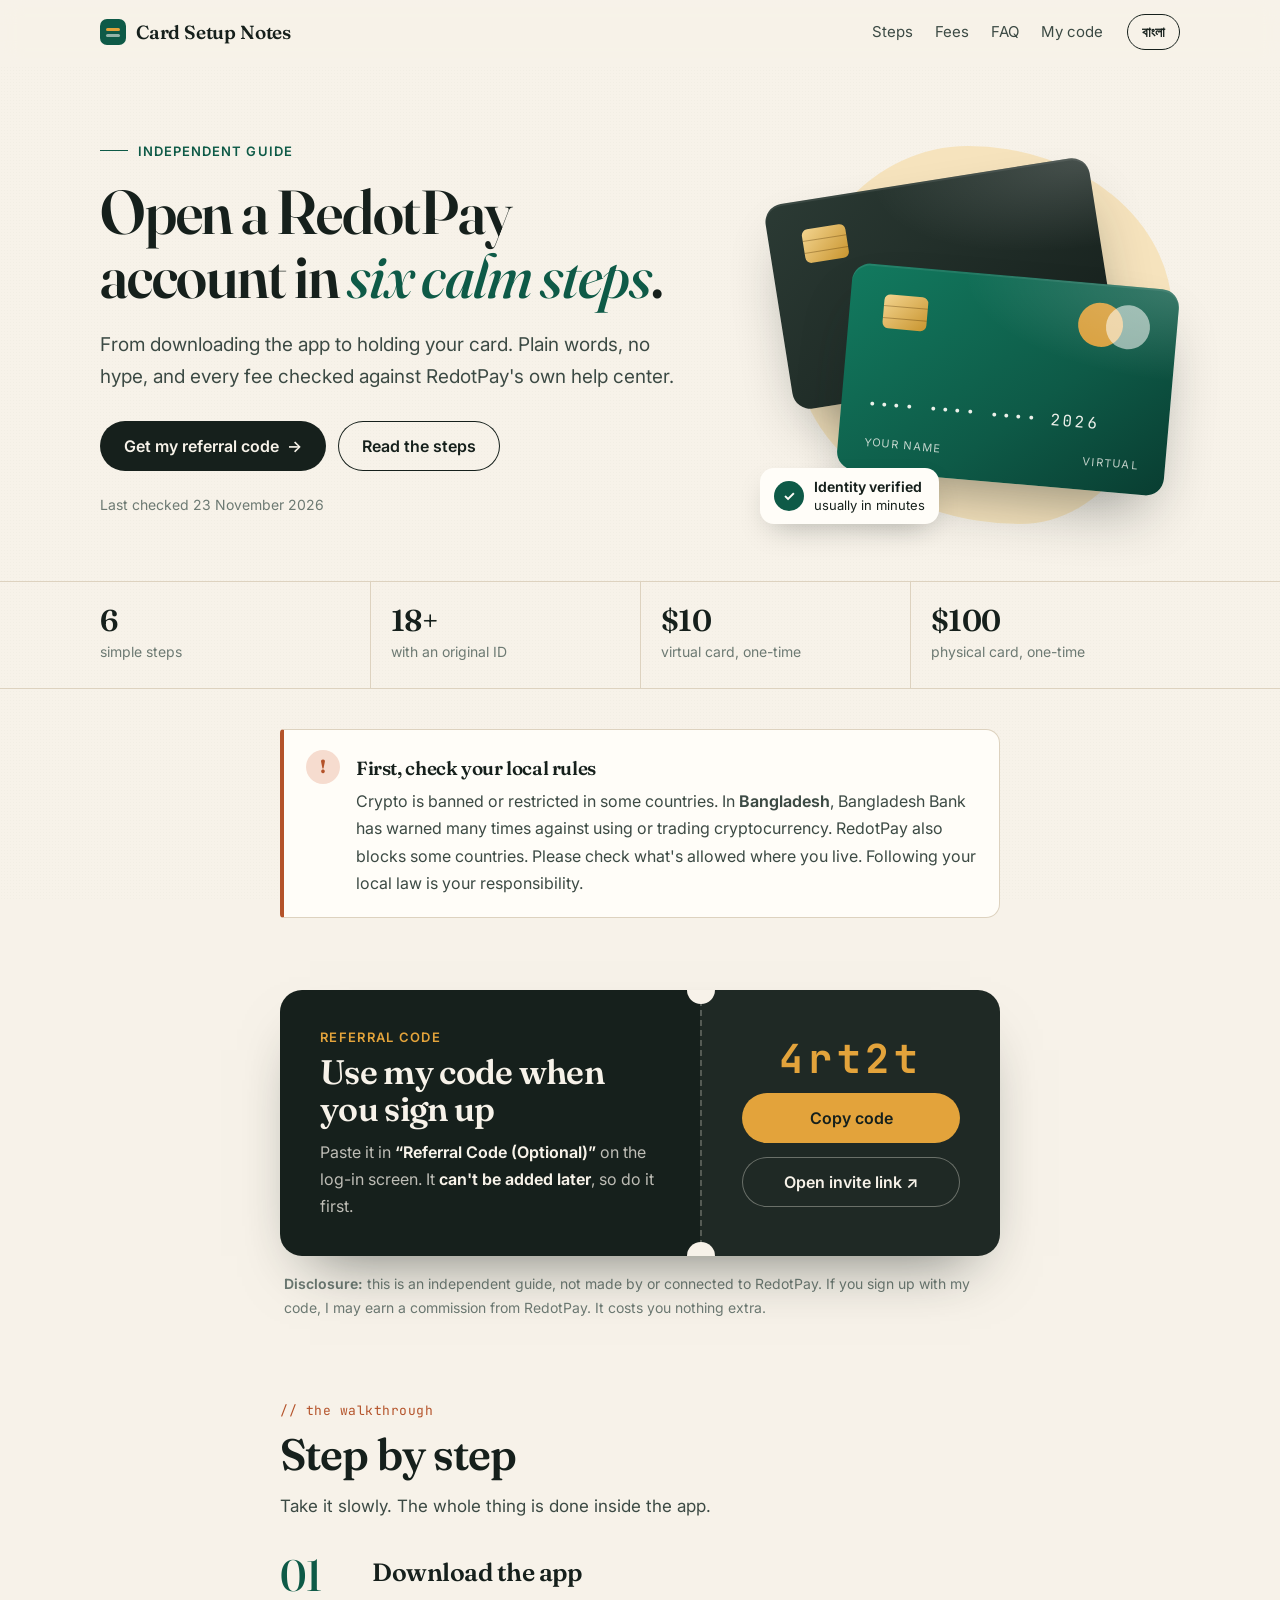
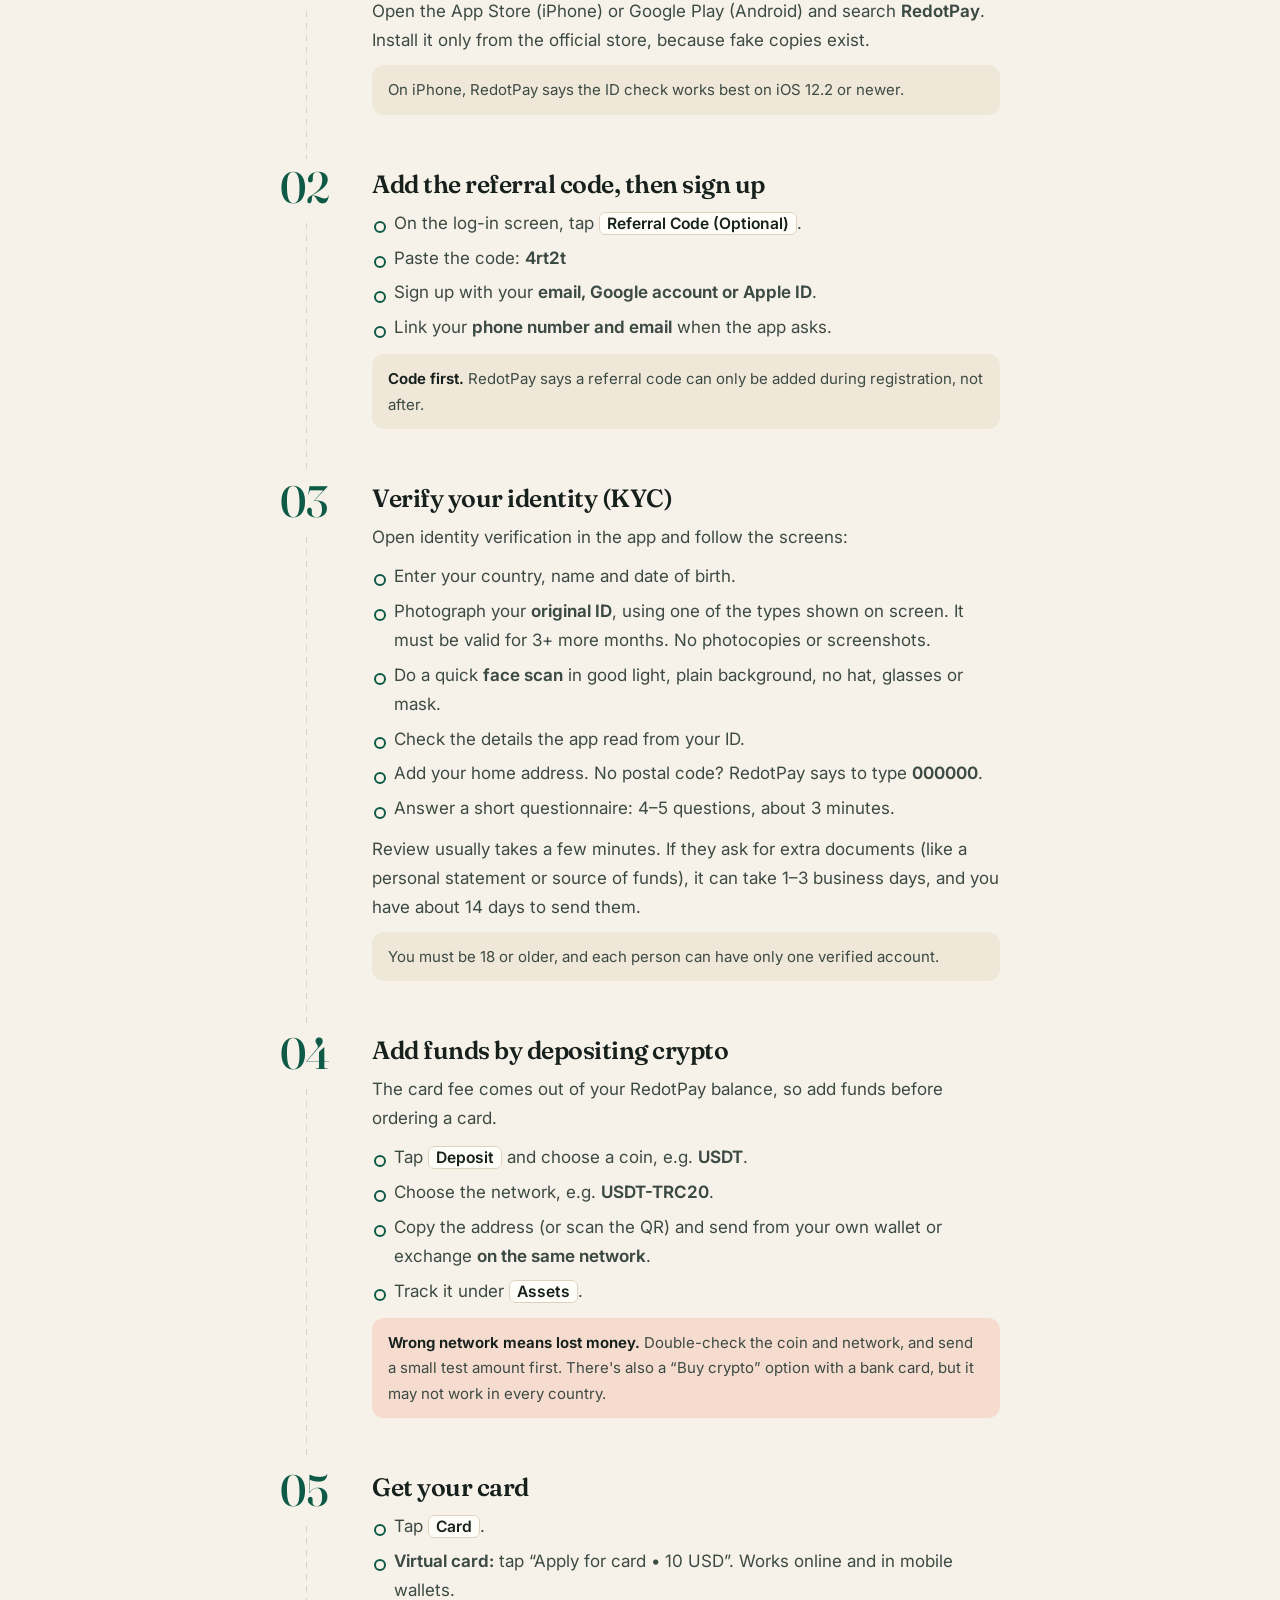
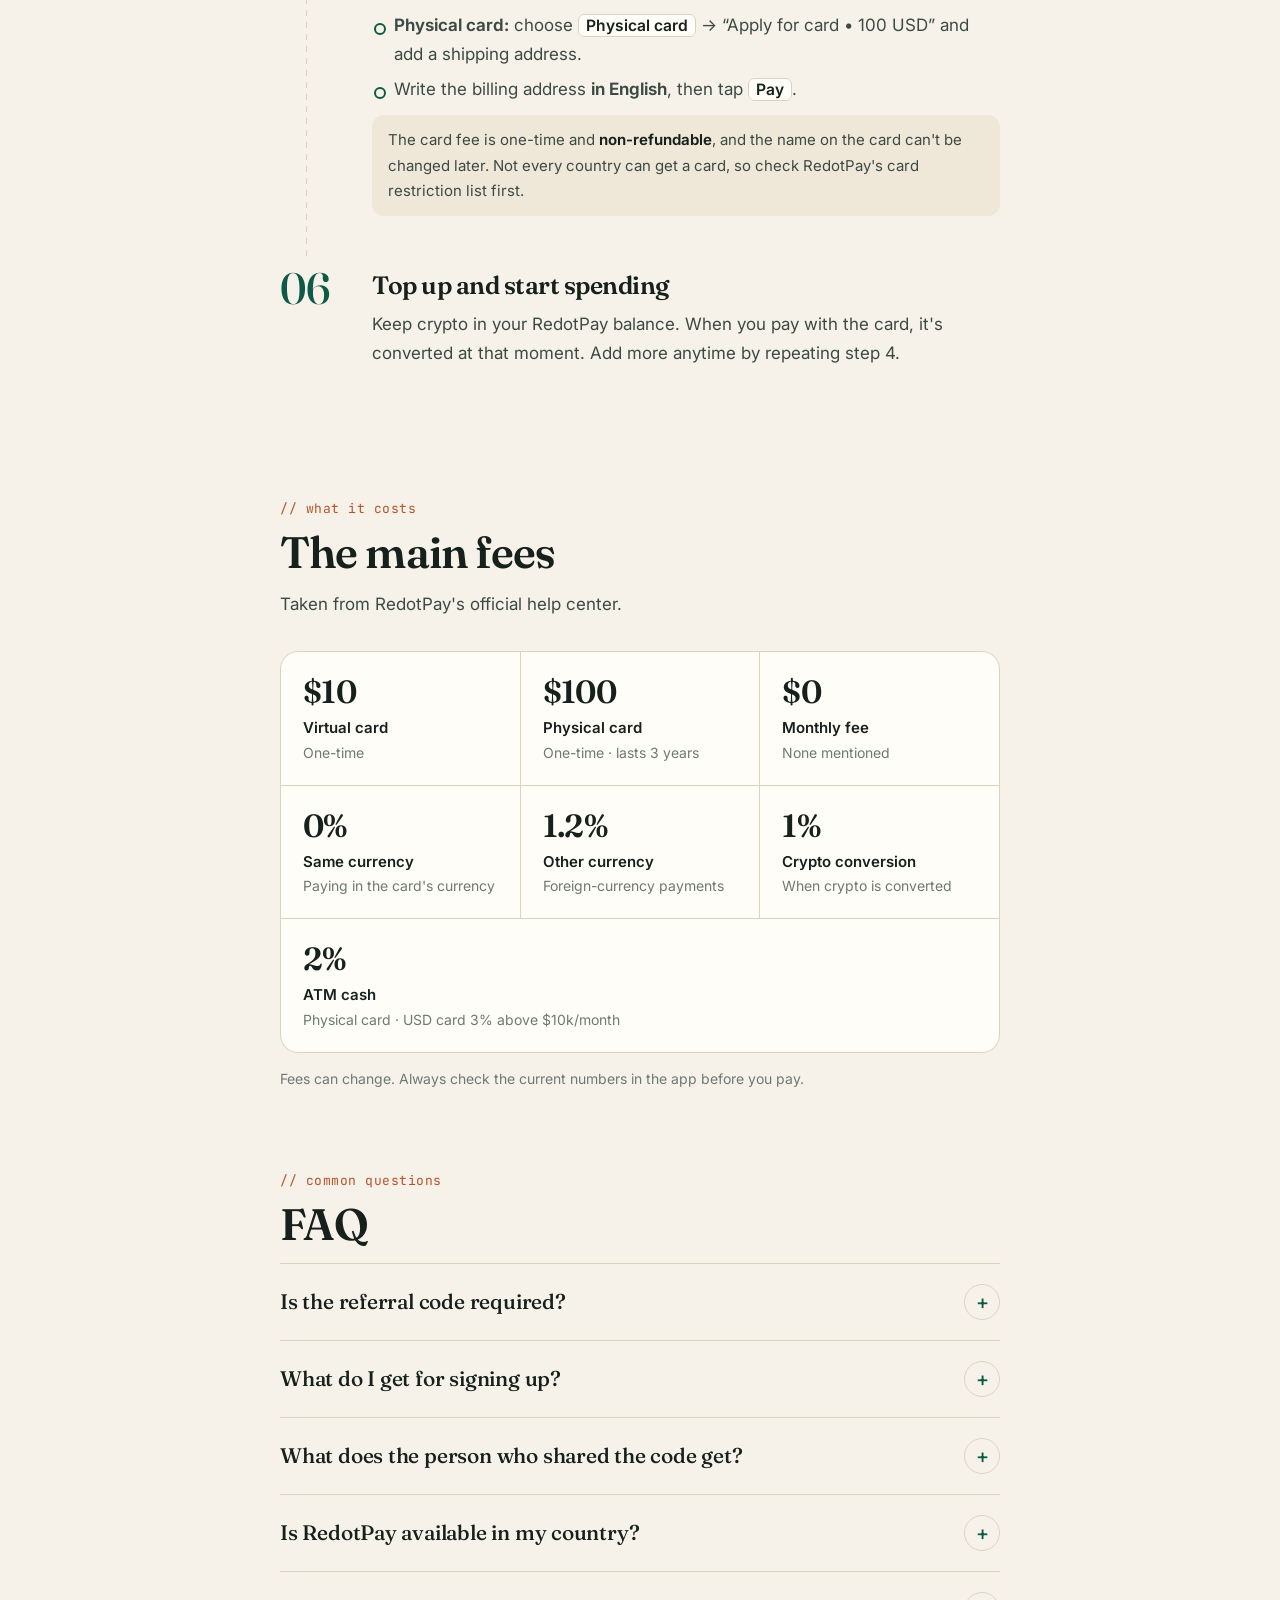
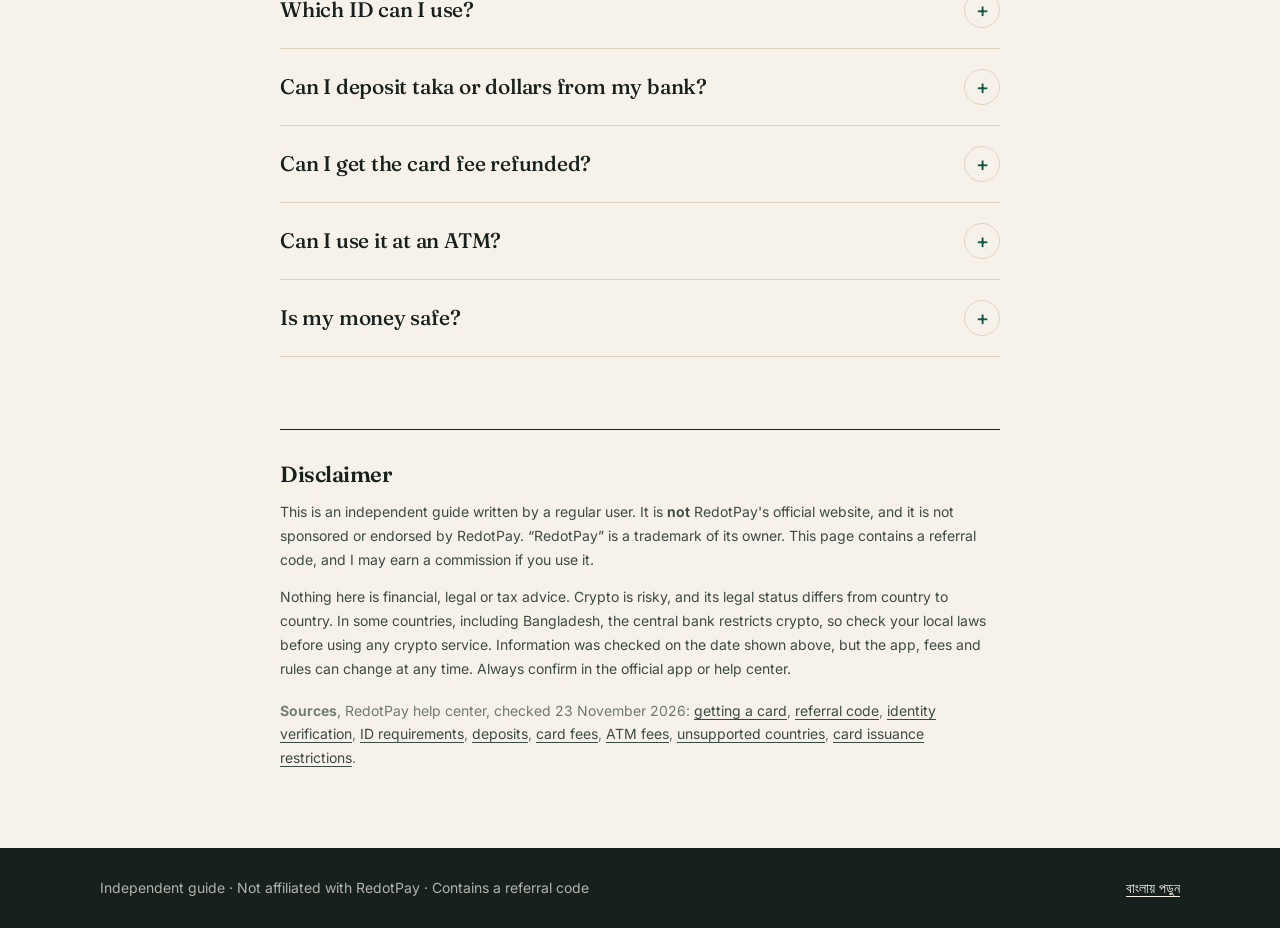
==== index.html @ aaa46332 "Publish RedotPay sign-up guide (English + Bangla) Co-Authored-By: Claude Opus 5.5 <noreply@anthropic" ====
<!DOCTYPE html>
<html lang="en">
<head>
  <meta charset="utf-8">
  <meta name="viewport" content="width=device-width, initial-scale=1">
  <title>How to Open a RedotPay Account – A Simple Step-by-Step Guide</title>
  <meta name="description" content="A friendly, independent guide to signing up for RedotPay: download, referral code, ID check (KYC), deposit and getting a card. Fees checked against the official help center.">
  <meta name="theme-color" content="#f7f2e9">
  <link rel="alternate" hreflang="bn" href="bn.html">
  <link rel="preconnect" href="https://fonts.googleapis.com">
  <link rel="preconnect" href="https://fonts.gstatic.com" crossorigin>
  <link href="https://fonts.googleapis.com/css2?family=Fraunces:ital,opsz,wght@0,9..144,400..700;1,9..144,400..600&family=Inter:wght@400;500;600;700&family=JetBrains+Mono:wght@600;700&display=swap" rel="stylesheet">
  <link rel="stylesheet" href="style.css">
</head>
<body>

<header class="top">
  <div class="wrap">
    <a class="brand" href="index.html"><span class="brand-mark" aria-hidden="true"></span>Card Setup Notes</a>
    <nav aria-label="Sections">
      <a href="#steps">Steps</a>
      <a href="#fees">Fees</a>
      <a href="#faq">FAQ</a>
      <a href="#code">My code</a>
    </nav>
    <a class="lang" href="bn.html" lang="bn">বাংলা</a>
  </div>
</header>

<main>

  <section class="hero">
    <div class="wrap">
      <div>
        <p class="eyebrow">Independent guide</p>
        <h1>Open a RedotPay account in <em>six calm steps</em>.</h1>
        <p class="lead">From downloading the app to holding your card. Plain words, no hype, and every fee checked against RedotPay's own help center.</p>
        <div class="cta">
          <a class="btn btn-primary" href="#code">Get my referral code <span class="arrow">→</span></a>
          <a class="btn btn-ghost" href="#steps">Read the steps</a>
        </div>
        <p class="updated">Last checked <span data-last-checked>23 November 2026</span></p>
      </div>

      <div class="art" aria-hidden="true">
        <div class="blob"></div>
        <div class="card card-back"><div class="chip"></div></div>
        <div class="card card-front">
          <div class="chip"></div>
          <div class="rings"></div>
          <div class="num">•••• •••• •••• 2026</div>
          <div class="meta"><span>Your name</span><span>Virtual</span></div>
        </div>
        <div class="stamp"><span class="dot">✓</span><span><b>Identity verified</b>usually in minutes</span></div>
      </div>
    </div>
  </section>

  <div class="facts">
    <div class="wrap">
      <div class="fact"><span class="n">6</span><span class="l">simple steps</span></div>
      <div class="fact"><span class="n">18+</span><span class="l">with an original ID</span></div>
      <div class="fact"><span class="n">$10</span><span class="l">virtual card, one-time</span></div>
      <div class="fact"><span class="n">$100</span><span class="l">physical card, one-time</span></div>
    </div>
  </div>

  <div class="narrow">
    <aside class="notice" role="note">
      <span class="icon" aria-hidden="true">!</span>
      <div>
        <h3>First, check your local rules</h3>
        <p>Crypto is banned or restricted in some countries. In <b>Bangladesh</b>, Bangladesh Bank has warned many times against using or trading cryptocurrency. RedotPay also blocks some countries. Please check what's allowed where you live. Following your local law is your responsibility.</p>
      </div>
    </aside>
  </div>

  <section class="block" id="code">
    <div class="narrow">
      <div class="ticket">
        <div class="ticket-main">
          <p class="label">Referral code</p>
          <h2>Use my code when you sign up</h2>
          <p>Paste it in <b>“Referral Code (Optional)”</b> on the log-in screen. It <b>can't be added later</b>, so do it first.</p>
        </div>
        <div class="ticket-side">
          <span class="code" data-ref-code>4rt2t</span>
          <button class="btn btn-gold" type="button" data-copy data-copied="Copied ✓" data-manual="Selected – copy it">Copy code</button>
          <a class="btn btn-line" data-ref-link href="#" hidden target="_blank" rel="noopener sponsored">Open invite link ↗</a>
        </div>
      </div>
      <p class="disclosure"><b>Disclosure:</b> this is an independent guide, not made by or connected to RedotPay. If you sign up with my code, I may earn a commission from RedotPay. It costs you nothing extra.</p>
    </div>
  </section>

  <section class="block" id="steps">
    <div class="narrow">
      <p class="kicker">// the walkthrough</p>
      <h2>Step by step</h2>
      <p class="section-intro">Take it slowly. The whole thing is done inside the app.</p>

      <ol class="steps">
        <li>
          <div class="step-body">
            <h3>Download the app</h3>
            <p>Open the App Store (iPhone) or Google Play (Android) and search <b>RedotPay</b>. Install it only from the official store, because fake copies exist.</p>
            <p class="note">On iPhone, RedotPay says the ID check works best on iOS 12.2 or newer.</p>
          </div>
        </li>

        <li>
          <div class="step-body">
            <h3>Add the referral code, then sign up</h3>
            <ul>
              <li>On the log-in screen, tap <span class="ui">Referral Code (Optional)</span>.</li>
              <li>Paste the code: <b data-ref-code>4rt2t</b></li>
              <li>Sign up with your <b>email, Google account or Apple ID</b>.</li>
              <li>Link your <b>phone number and email</b> when the app asks.</li>
            </ul>
            <p class="note"><b>Code first.</b> RedotPay says a referral code can only be added during registration, not after.</p>
          </div>
        </li>

        <li>
          <div class="step-body">
            <h3>Verify your identity (KYC)</h3>
            <p>Open identity verification in the app and follow the screens:</p>
            <ul>
              <li>Enter your country, name and date of birth.</li>
              <li>Photograph your <b>original ID</b>, using one of the types shown on screen. It must be valid for 3+ more months. No photocopies or screenshots.</li>
              <li>Do a quick <b>face scan</b> in good light, plain background, no hat, glasses or mask.</li>
              <li>Check the details the app read from your ID.</li>
              <li>Add your home address. No postal code? RedotPay says to type <b>000000</b>.</li>
              <li>Answer a short questionnaire: 4–5 questions, about 3 minutes.</li>
            </ul>
            <p>Review usually takes a few minutes. If they ask for extra documents (like a personal statement or source of funds), it can take 1–3 business days, and you have about 14 days to send them.</p>
            <p class="note">You must be 18 or older, and each person can have only one verified account.</p>
          </div>
        </li>

        <li>
          <div class="step-body">
            <h3>Add funds by depositing crypto</h3>
            <p>The card fee comes out of your RedotPay balance, so add funds before ordering a card.</p>
            <ul>
              <li>Tap <span class="ui">Deposit</span> and choose a coin, e.g. <b>USDT</b>.</li>
              <li>Choose the network, e.g. <b>USDT-TRC20</b>.</li>
              <li>Copy the address (or scan the QR) and send from your own wallet or exchange <b>on the same network</b>.</li>
              <li>Track it under <span class="ui">Assets</span>.</li>
            </ul>
            <p class="note warn"><b>Wrong network means lost money.</b> Double-check the coin and network, and send a small test amount first. There's also a “Buy crypto” option with a bank card, but it may not work in every country.</p>
          </div>
        </li>

        <li>
          <div class="step-body">
            <h3>Get your card</h3>
            <ul>
              <li>Tap <span class="ui">Card</span>.</li>
              <li><b>Virtual card:</b> tap “Apply for card • 10 USD”. Works online and in mobile wallets.</li>
              <li><b>Physical card:</b> choose <span class="ui">Physical card</span> → “Apply for card • 100 USD” and add a shipping address.</li>
              <li>Write the billing address <b>in English</b>, then tap <span class="ui">Pay</span>.</li>
            </ul>
            <p class="note">The card fee is one-time and <b>non-refundable</b>, and the name on the card can't be changed later. Not every country can get a card, so check RedotPay's card restriction list first.</p>
          </div>
        </li>

        <li>
          <div class="step-body">
            <h3>Top up and start spending</h3>
            <p>Keep crypto in your RedotPay balance. When you pay with the card, it's converted at that moment. Add more anytime by repeating step 4.</p>
          </div>
        </li>
      </ol>
    </div>
  </section>

  <section class="block" id="fees">
    <div class="narrow">
      <p class="kicker">// what it costs</p>
      <h2>The main fees</h2>
      <p class="section-intro">Taken from RedotPay's official help center.</p>
      <div class="fees">
        <div class="fee"><span class="v">$10</span><span class="k">Virtual card</span><span class="d">One-time</span></div>
        <div class="fee"><span class="v">$100</span><span class="k">Physical card</span><span class="d">One-time · lasts 3 years</span></div>
        <div class="fee"><span class="v">$0</span><span class="k">Monthly fee</span><span class="d">None mentioned</span></div>
        <div class="fee"><span class="v">0%</span><span class="k">Same currency</span><span class="d">Paying in the card's currency</span></div>
        <div class="fee"><span class="v">1.2%</span><span class="k">Other currency</span><span class="d">Foreign-currency payments</span></div>
        <div class="fee"><span class="v">1%</span><span class="k">Crypto conversion</span><span class="d">When crypto is converted</span></div>
        <div class="fee"><span class="v">2%</span><span class="k">ATM cash</span><span class="d">Physical card · USD card 3% above $10k/month</span></div>
      </div>
      <p class="fine">Fees can change. Always check the current numbers in the app before you pay.</p>
    </div>
  </section>

  <section class="block" id="faq">
    <div class="narrow">
      <p class="kicker">// common questions</p>
      <h2>FAQ</h2>
      <div class="faq">
        <details>
          <summary>Is the referral code required?</summary>
          <p>No, it's optional. But it can only be entered at sign-up, so if you'd like to use mine, add it before you create your account.</p>
        </details>
        <details>
          <summary>What do I get for signing up?</summary>
          <p>RedotPay has offered new users a 5 USD sign-up reward. It's for spending only, can't pay the card fee, and lasts 30 days. Offers change, so check the app for the current one.</p>
        </details>
        <details>
          <summary>What does the person who shared the code get?</summary>
          <p>RedotPay pays the inviter a commission (a percentage of card fees and card spending) once you sign up and finish identity verification. Nothing is taken from your balance.</p>
        </details>
        <details>
          <summary>Is RedotPay available in my country?</summary>
          <p>RedotPay publishes lists of blocked countries for the app and for cards (for example the United States, Mainland China and Russia). The lists change, so check the help center. Even if RedotPay allows your country, your country's rules may not allow crypto. In Bangladesh, Bangladesh Bank has warned against using it.</p>
        </details>
        <details>
          <summary>Which ID can I use?</summary>
          <p>Only the document types the app shows for your country. It must be the original physical ID, valid for at least 3 more months.</p>
        </details>
        <details>
          <summary>Can I deposit taka or dollars from my bank?</summary>
          <p>No. RedotPay says fiat money can't be deposited or transferred to the card. You fund it with crypto.</p>
        </details>
        <details>
          <summary>Can I get the card fee refunded?</summary>
          <p>No. Once paid, the card fee can't be canceled or refunded, even if you delete the card.</p>
        </details>
        <details>
          <summary>Can I use it at an ATM?</summary>
          <p>Yes, with the physical card, at ATMs that support major card networks. The fee is 2% (see above), and the ATM may add its own.</p>
        </details>
        <details>
          <summary>Is my money safe?</summary>
          <p>Every crypto service carries risk: price swings, hacks, account freezes and rule changes. Only deposit what you can afford to lose, turn on every security option, and never share your password or codes with anyone, including people who say they're “support”.</p>
        </details>
      </div>

      <div class="disclaimer" id="disclaimer">
        <h2>Disclaimer</h2>
        <p>This is an independent guide written by a regular user. It is <b>not</b> RedotPay's official website, and it is not sponsored or endorsed by RedotPay. “RedotPay” is a trademark of its owner. This page contains a referral code, and I may earn a commission if you use it.</p>
        <p>Nothing here is financial, legal or tax advice. Crypto is risky, and its legal status differs from country to country. In some countries, including Bangladesh, the central bank restricts crypto, so check your local laws before using any crypto service. Information was checked on the date shown above, but the app, fees and rules can change at any time. Always confirm in the official app or help center.</p>
        <p class="sources"><b>Sources</b>, RedotPay help center, checked <span data-last-checked>23 November 2026</span>:
          <a href="https://helpcenter.redotpay.com/en/articles/11008771-how-to-get-a-redotpay-card" rel="nofollow">getting a card</a>,
          <a href="https://helpcenter.redotpay.com/en/articles/10521800-how-do-i-use-a-referral-code" rel="nofollow">referral code</a>,
          <a href="https://helpcenter.redotpay.com/en/articles/10339261-how-to-verify-your-identity" rel="nofollow">identity verification</a>,
          <a href="https://helpcenter.redotpay.com/en/articles/10920717-identity-verification-requirements" rel="nofollow">ID requirements</a>,
          <a href="https://helpcenter.redotpay.com/en/articles/10339284-how-to-deposit-cryptocurrency-to-my-redotpay-account" rel="nofollow">deposits</a>,
          <a href="https://helpcenter.redotpay.com/en/articles/10566200-do-i-need-to-pay-for-a-card" rel="nofollow">card fees</a>,
          <a href="https://helpcenter.redotpay.com/en/articles/10622095-can-i-withdraw-cash-from-an-atm-and-are-there-any-fees" rel="nofollow">ATM fees</a>,
          <a href="https://helpcenter.redotpay.com/en/articles/10339263" rel="nofollow">unsupported countries</a>,
          <a href="https://helpcenter.redotpay.com/en/articles/14254838" rel="nofollow">card issuance restrictions</a>.
        </p>
      </div>
    </div>
  </section>

</main>

<footer class="foot">
  <div class="wrap">
    <span>Independent guide · Not affiliated with RedotPay · Contains a referral code</span>
    <a href="bn.html" lang="bn">বাংলায় পড়ুন</a>
  </div>
</footer>

<div class="codebar" aria-hidden="true">
  <div><small>My referral code</small><span class="c" data-ref-code>4rt2t</span></div>
  <button class="btn btn-gold" type="button" data-copy data-copied="Copied ✓" data-manual="Selected" tabindex="-1">Copy</button>
</div>

<script src="config.js"></script>
<script src="main.js"></script>
</body>
</html>
---- style.css ----
/* ---------- Palette & type ---------- */
:root {
  --paper: #f7f2e9;
  --paper-2: #efe7d8;
  --ink: #16201c;
  --ink-2: #3c4a44;
  --muted: #6d7a73;
  --line: #ddd2bf;
  --green: #0e5a47;
  --green-2: #127a5f;
  --gold: #e3a33b;
  --gold-soft: #f6e3bd;
  --rust: #b4532a;
  --white: #fffdf8;

  --serif: "Fraunces", "Noto Serif Bengali", Georgia, "Times New Roman", serif;
  --sans: "Inter", "Hind Siliguri", system-ui, -apple-system, "Segoe UI", Roboto, sans-serif;
  --mono: "JetBrains Mono", ui-monospace, SFMono-Regular, Menlo, Consolas, monospace;
}

* { box-sizing: border-box; }
html { -webkit-text-size-adjust: 100%; scroll-behavior: smooth; }
[id] { scroll-margin-top: 80px; }
[hidden] { display: none !important; }

body {
  margin: 0;
  background: var(--paper);
  color: var(--ink);
  font-family: var(--sans);
  font-size: 17px;
  line-height: 1.7;
  -webkit-font-smoothing: antialiased;
}
html:lang(bn) body { line-height: 1.8; }

/* subtle paper grain */
body::before {
  content: "";
  position: fixed;
  inset: 0;
  pointer-events: none;
  opacity: .35;
  z-index: -1;
  background-image: radial-gradient(rgba(22,32,28,.06) 1px, transparent 1px);
  background-size: 3px 3px;
}

a { color: var(--green); text-underline-offset: 3px; }
b, strong { font-weight: 650; }

.wrap { width: min(1080px, 100% - 40px); margin-inline: auto; }
.narrow { width: min(720px, 100% - 40px); margin-inline: auto; }

/* ---------- Header ---------- */
.top {
  position: sticky;
  top: 0;
  z-index: 20;
  background: rgba(247,242,233,.85);
  backdrop-filter: saturate(140%) blur(10px);
  -webkit-backdrop-filter: saturate(140%) blur(10px);
  border-bottom: 1px solid transparent;
  transition: border-color .2s;
}
.top.scrolled { border-bottom-color: var(--line); }
.top .wrap { display: flex; align-items: center; gap: 24px; height: 64px; }
.brand {
  display: flex; align-items: center; gap: 10px;
  color: var(--ink); text-decoration: none;
  font-family: var(--serif); font-weight: 600; font-size: 19px; letter-spacing: -.01em;
}
.brand-mark {
  width: 26px; height: 26px; border-radius: 7px;
  background: var(--green);
  position: relative; flex: none;
}
.brand-mark::after {
  content: ""; position: absolute; left: 6px; right: 6px; top: 9px; height: 3px;
  background: var(--gold); border-radius: 2px;
  box-shadow: 0 6px 0 rgba(255,253,248,.55);
}
.top nav { display: flex; gap: 22px; margin-left: auto; font-size: 15px; }
.top nav a { color: var(--ink-2); text-decoration: none; }
.top nav a:hover { color: var(--green); }
.lang {
  font-size: 14px; font-weight: 600; text-decoration: none;
  color: var(--ink); border: 1px solid var(--ink); border-radius: 999px;
  padding: 5px 14px; transition: background .15s, color .15s;
}
.lang:hover { background: var(--ink); color: var(--paper); }

/* ---------- Hero ---------- */
.hero { padding: 56px 0 40px; }
.hero .wrap {
  display: grid; grid-template-columns: 1.15fr .85fr; gap: 56px; align-items: center;
}
.eyebrow {
  display: inline-flex; align-items: center; gap: 10px;
  font-size: 13px; letter-spacing: .08em; text-transform: uppercase;
  color: var(--green); font-weight: 600; margin: 0 0 18px;
}
.eyebrow::before { content: ""; width: 28px; height: 1px; background: currentColor; }
html:lang(bn) .eyebrow { text-transform: none; letter-spacing: 0; font-size: 14px; }

h1, h2, h3 { font-family: var(--serif); font-weight: 600; letter-spacing: -.02em; color: var(--ink); }
h1 {
  font-size: clamp(36px, 5.4vw, 62px);
  line-height: 1.04; margin: 0 0 20px;
  font-variation-settings: "opsz" 144;
}
h1 em { font-style: italic; color: var(--green); font-weight: 500; }
html:lang(bn) h1 { line-height: 1.25; letter-spacing: 0; }
html:lang(bn) h1 em { font-style: normal; }
.lead { font-size: 19px; color: var(--ink-2); max-width: 34em; margin: 0 0 28px; }

.cta { display: flex; flex-wrap: wrap; gap: 12px; align-items: center; }
.btn {
  font: inherit; font-weight: 600; font-size: 16px;
  display: inline-flex; align-items: center; justify-content: center; gap: 8px;
  min-height: 50px; padding: 0 24px; border-radius: 999px;
  text-decoration: none; cursor: pointer; border: 0;
  transition: transform .15s, background .15s, box-shadow .15s;
}
.btn:active { transform: translateY(1px); }
.btn-primary { background: var(--ink); color: var(--paper); }
.btn-primary:hover { background: var(--green); }
.btn-ghost { color: var(--ink); background: transparent; box-shadow: inset 0 0 0 1px var(--ink); }
.btn-ghost:hover { background: var(--white); }
.btn .arrow { transition: transform .15s; }
.btn:hover .arrow { transform: translateX(3px); }

.updated { margin-top: 22px; font-size: 14px; color: var(--muted); }

/* card illustration (generic, no brand) */
.art { position: relative; aspect-ratio: 1 / 1; max-width: 420px; justify-self: end; width: 100%; }
.art .blob {
  position: absolute; inset: 6% 2% 4% 8%;
  background: var(--gold-soft); border-radius: 46% 54% 40% 60% / 52% 44% 56% 48%;
}
.art .card {
  position: absolute; width: 78%; aspect-ratio: 1.586;
  border-radius: 18px; padding: 7% 8%;
  color: var(--white); overflow: hidden;
  box-shadow: 0 30px 60px -20px rgba(22,32,28,.45), 0 2px 0 rgba(255,255,255,.08) inset;
}
.art .card::after {
  content: ""; position: absolute; inset: 0;
  background: radial-gradient(120% 80% at 100% 0%, rgba(255,255,255,.18), transparent 55%);
}
.art .card-back { left: 4%; top: 14%; transform: rotate(-9deg); background: linear-gradient(140deg, #2b3a34, #16201c); }
.art .card-front { right: 2%; bottom: 14%; transform: rotate(5deg); background: linear-gradient(140deg, var(--green-2), var(--green) 60%, #093d31); }
.chip {
  width: 17%; aspect-ratio: 1.3; border-radius: 6px;
  background: linear-gradient(135deg, #f3d48f, #c9952f);
  position: relative;
}
.chip::before { content: ""; position: absolute; inset: 30% 0; border-block: 1px solid rgba(80,50,0,.35); }
.card .num { position: absolute; left: 8%; bottom: 26%; font-family: var(--mono); letter-spacing: .14em; font-size: clamp(12px, 1.6vw, 16px); opacity: .92; }
.card .meta { position: absolute; left: 8%; right: 8%; bottom: 9%; display: flex; justify-content: space-between; font-size: 11px; letter-spacing: .12em; text-transform: uppercase; opacity: .75; }
.card .rings { position: absolute; right: 8%; top: 9%; width: 22%; aspect-ratio: 1.6; }
.card .rings::before, .card .rings::after { content: ""; position: absolute; top: 0; width: 62%; aspect-ratio: 1; border-radius: 50%; }
.card .rings::before { left: 0; background: rgba(227,163,59,.95); }
.card .rings::after { right: 0; background: rgba(255,253,248,.55); mix-blend-mode: screen; }
.stamp {
  position: absolute; left: 0; bottom: 4%;
  background: var(--white); border-radius: 14px; padding: 10px 14px;
  font-size: 13px; line-height: 1.35; box-shadow: 0 12px 30px -12px rgba(22,32,28,.35);
  display: flex; align-items: center; gap: 10px;
}
.stamp .dot { width: 30px; height: 30px; border-radius: 50%; background: var(--green); color: var(--white); display: grid; place-items: center; font-weight: 700; font-size: 14px; }
.stamp b { display: block; font-size: 14px; }

/* ---------- Facts strip ---------- */
.facts { border-block: 1px solid var(--line); }
.facts .wrap { display: grid; grid-template-columns: repeat(4, 1fr); }
.fact { padding: 22px 20px; border-left: 1px solid var(--line); }
.fact:first-child { border-left: 0; padding-left: 0; }
.fact .n { font-family: var(--serif); font-size: 30px; font-weight: 600; letter-spacing: -.02em; line-height: 1.1; display: block; }
.fact .l { font-size: 14px; color: var(--muted); }

/* ---------- Sections ---------- */
section.block { padding: 72px 0 8px; }
.kicker { font-family: var(--mono); font-size: 13px; color: var(--rust); letter-spacing: .04em; margin: 0 0 8px; }
h2 { font-size: clamp(30px, 3.8vw, 44px); line-height: 1.1; margin: 0 0 14px; }
html:lang(bn) h2 { line-height: 1.3; letter-spacing: 0; }
.section-intro { color: var(--ink-2); margin: 0 0 32px; max-width: 36em; }

/* ---------- Notice ---------- */
.notice {
  display: grid; grid-template-columns: auto 1fr; gap: 16px;
  background: var(--white); border: 1px solid var(--line); border-left: 4px solid var(--rust);
  border-radius: 4px 14px 14px 4px; padding: 20px 22px; margin: 40px 0 0;
}
.notice .icon { width: 34px; height: 34px; border-radius: 50%; background: #f6dccf; color: var(--rust); display: grid; place-items: center; font-family: var(--serif); font-weight: 700; font-size: 18px; }
.notice h3 { margin: 2px 0 4px; font-size: 19px; }
.notice p { margin: 0; color: var(--ink-2); font-size: 16px; }

/* ---------- Referral ticket ---------- */
.ticket {
  position: relative;
  display: grid; grid-template-columns: 1fr auto; gap: 0;
  background: var(--ink); color: var(--paper);
  border-radius: 22px; overflow: hidden;
  box-shadow: 0 30px 60px -30px rgba(22,32,28,.6);
}
.ticket-main { padding: 36px 40px; }
.ticket-main .label { font-size: 13px; text-transform: uppercase; letter-spacing: .1em; color: var(--gold); margin: 0 0 6px; font-weight: 600; }
html:lang(bn) .ticket-main .label { text-transform: none; letter-spacing: 0; font-size: 15px; }
.ticket-main h2 { color: var(--paper); font-size: clamp(26px, 3vw, 34px); margin: 0 0 10px; }
.ticket-main p { margin: 0; color: rgba(247,242,233,.75); font-size: 16px; }
.ticket-main p b { color: var(--paper); }
.ticket-side {
  position: relative; padding: 36px 40px; min-width: 300px;
  display: flex; flex-direction: column; justify-content: center; gap: 14px;
  background: rgba(255,255,255,.04);
  border-left: 2px dashed rgba(247,242,233,.25);
}
.ticket-side::before, .ticket-side::after {
  content: ""; position: absolute; left: -15px; width: 28px; height: 28px; border-radius: 50%; background: var(--paper);
}
.ticket-side::before { top: -14px; }
.ticket-side::after { bottom: -14px; }
.code {
  font-family: var(--mono); font-size: 40px; font-weight: 700; letter-spacing: .12em;
  color: var(--gold); line-height: 1; user-select: all; word-break: break-all; text-align: center;
}
.btn-gold { background: var(--gold); color: var(--ink); width: 100%; }
.btn-gold:hover { background: #f0b552; }
.btn-gold.ok { background: #7fd3a8; }
.btn-line { color: var(--paper); box-shadow: inset 0 0 0 1px rgba(247,242,233,.35); width: 100%; }
.btn-line:hover { background: rgba(255,255,255,.07); }

.disclosure { font-size: 14px; color: var(--muted); margin: 16px 4px 0; }

/* ---------- Steps timeline ---------- */
.steps { list-style: none; margin: 0; padding: 0; counter-reset: s; }
.steps > li {
  counter-increment: s;
  display: grid; grid-template-columns: 84px 1fr; gap: 8px;
  position: relative; padding-bottom: 40px;
}
.steps > li::before {
  content: counter(s, decimal-leading-zero);
  font-family: var(--serif); font-size: 44px; font-weight: 500; line-height: 1;
  color: var(--green); font-variation-settings: "opsz" 144;
}
.steps > li::after {
  content: ""; position: absolute; left: 26px; top: 58px; bottom: 6px; width: 1px;
  background: repeating-linear-gradient(to bottom, var(--line) 0 6px, transparent 6px 12px);
}
.steps > li:last-child::after { display: none; }
.step-body { padding-top: 4px; }
.steps h3 { font-size: 25px; line-height: 1.2; margin: 0 0 10px; }
html:lang(bn) .steps h3 { letter-spacing: 0; line-height: 1.4; }
.steps p { margin: 0 0 10px; color: var(--ink-2); }
.steps ul { margin: 0 0 12px; padding: 0; list-style: none; }
.steps ul li { position: relative; padding-left: 22px; margin: 0 0 6px; color: var(--ink-2); }
.steps ul li::before { content: ""; position: absolute; left: 2px; top: .72em; width: 8px; height: 8px; border-radius: 50%; border: 2px solid var(--green); }
.ui {
  font-family: var(--sans); font-size: .92em; font-weight: 600;
  background: var(--white); border: 1px solid var(--line); border-radius: 6px;
  padding: 1px 7px; color: var(--ink);
}
.note {
  font-size: 15px; color: var(--ink-2);
  background: var(--paper-2); border-radius: 12px; padding: 12px 16px; margin-top: 6px;
}
.note b { color: var(--ink); }
.note.warn { background: #f6dccf; }

/* ---------- Fees ---------- */
.fees { display: grid; grid-template-columns: repeat(3, 1fr); gap: 1px; background: var(--line); border: 1px solid var(--line); border-radius: 18px; overflow: hidden; }
.fee { background: var(--white); padding: 22px 22px 20px; }
.fee .v { font-family: var(--serif); font-size: 32px; font-weight: 600; letter-spacing: -.02em; line-height: 1.1; display: block; color: var(--ink); }
.fee .k { font-weight: 600; font-size: 15px; margin-top: 6px; display: block; }
.fee .d { font-size: 14px; color: var(--muted); display: block; }
.fee:last-child { grid-column: 1 / -1; }
.fine { font-size: 14px; color: var(--muted); margin: 14px 0 0; }

/* ---------- FAQ ---------- */
.faq { border-top: 1px solid var(--line); }
.faq details { border-bottom: 1px solid var(--line); }
.faq summary {
  list-style: none; cursor: pointer;
  display: flex; justify-content: space-between; align-items: center; gap: 20px;
  padding: 20px 0; font-family: var(--serif); font-size: 21px; font-weight: 500; letter-spacing: -.01em;
}
html:lang(bn) .faq summary { letter-spacing: 0; font-size: 19px; }
.faq summary::-webkit-details-marker { display: none; }
.faq summary::after {
  content: "+"; flex: none; width: 34px; height: 34px; border-radius: 50%;
  border: 1px solid var(--line); display: grid; place-items: center;
  font-family: var(--sans); font-size: 20px; color: var(--green);
  transition: transform .2s, background .2s;
}
.faq details[open] summary::after { transform: rotate(45deg); background: var(--white); }
.faq details p { margin: -4px 0 22px; color: var(--ink-2); max-width: 40em; }

/* ---------- Disclaimer / footer ---------- */
.disclaimer {
  margin-top: 72px; padding: 32px 0 0; border-top: 1px solid var(--ink);
  font-size: 14px; color: var(--ink-2);
}
.disclaimer h2 { font-size: 22px; margin-bottom: 10px; }
.sources { margin-top: 18px; color: var(--muted); }
.sources a { color: var(--ink-2); }

footer.foot { margin-top: 56px; background: var(--ink); color: rgba(247,242,233,.7); font-size: 14px; }
footer.foot .wrap { display: flex; flex-wrap: wrap; justify-content: space-between; gap: 12px; padding: 28px 0; }
footer.foot a { color: var(--paper); }

/* ---------- Floating code bar (mobile) ---------- */
.codebar {
  position: fixed; left: 12px; right: 12px; bottom: 12px; z-index: 30;
  display: none; align-items: center; justify-content: space-between; gap: 12px;
  background: var(--ink); color: var(--paper);
  border-radius: 16px; padding: 10px 10px 10px 18px;
  box-shadow: 0 16px 40px -12px rgba(22,32,28,.6);
  transform: translateY(140%); transition: transform .25s ease;
}
.codebar.show { transform: none; }
.codebar small { display: block; font-size: 12px; color: rgba(247,242,233,.65); line-height: 1.2; }
.codebar .c { font-family: var(--mono); font-weight: 700; font-size: 19px; color: var(--gold); letter-spacing: .08em; }
.codebar .btn { min-height: 42px; padding: 0 18px; width: auto; font-size: 15px; }

/* ---------- Responsive ---------- */
@media (max-width: 900px) {
  .hero .wrap { grid-template-columns: 1fr; gap: 28px; }
  .art { justify-self: center; max-width: 360px; }
  .top nav { display: none; }
  .lang { margin-left: auto; }
  .facts .wrap { grid-template-columns: repeat(2, 1fr); }
  .fact:nth-child(3) { border-left: 0; padding-left: 0; }
  .fact:nth-child(n+3) { border-top: 1px solid var(--line); }
  .fees { grid-template-columns: repeat(2, 1fr); }
  .ticket { grid-template-columns: 1fr; }
  .ticket-side { border-left: 0; border-top: 2px dashed rgba(247,242,233,.25); min-width: 0; }
  .ticket-side::before, .ticket-side::after { top: -15px; bottom: auto; }
  .ticket-side::before { left: -14px; }
  .ticket-side::after { left: auto; right: -14px; }
}
@media (max-width: 560px) {
  body { font-size: 16px; padding-bottom: 80px; }
  .hero { padding: 32px 0 28px; }
  .art { max-width: 300px; margin-top: -8px; }
  .lead { font-size: 17px; }
  .cta .btn { flex: 1 1 auto; }
  .fact { padding: 16px 12px; }
  .fact .n { font-size: 24px; }
  section.block { padding-top: 56px; }
  .ticket-main, .ticket-side { padding: 26px 22px; }
  .code { font-size: 34px; }
  .steps > li { grid-template-columns: 1fr; gap: 4px; padding-bottom: 32px; }
  .steps > li::before { font-size: 36px; }
  .steps > li::after { display: none; }
  .steps > li + li { border-top: 1px solid var(--line); padding-top: 28px; }
  .steps h3 { font-size: 22px; }
  .fee { padding: 16px; }
  .fee .v { font-size: 24px; }
  .faq summary { font-size: 18px; }
  .codebar { display: flex; }
}

@media (prefers-reduced-motion: reduce) {
  html { scroll-behavior: auto; }
  * { transition: none !important; }
}
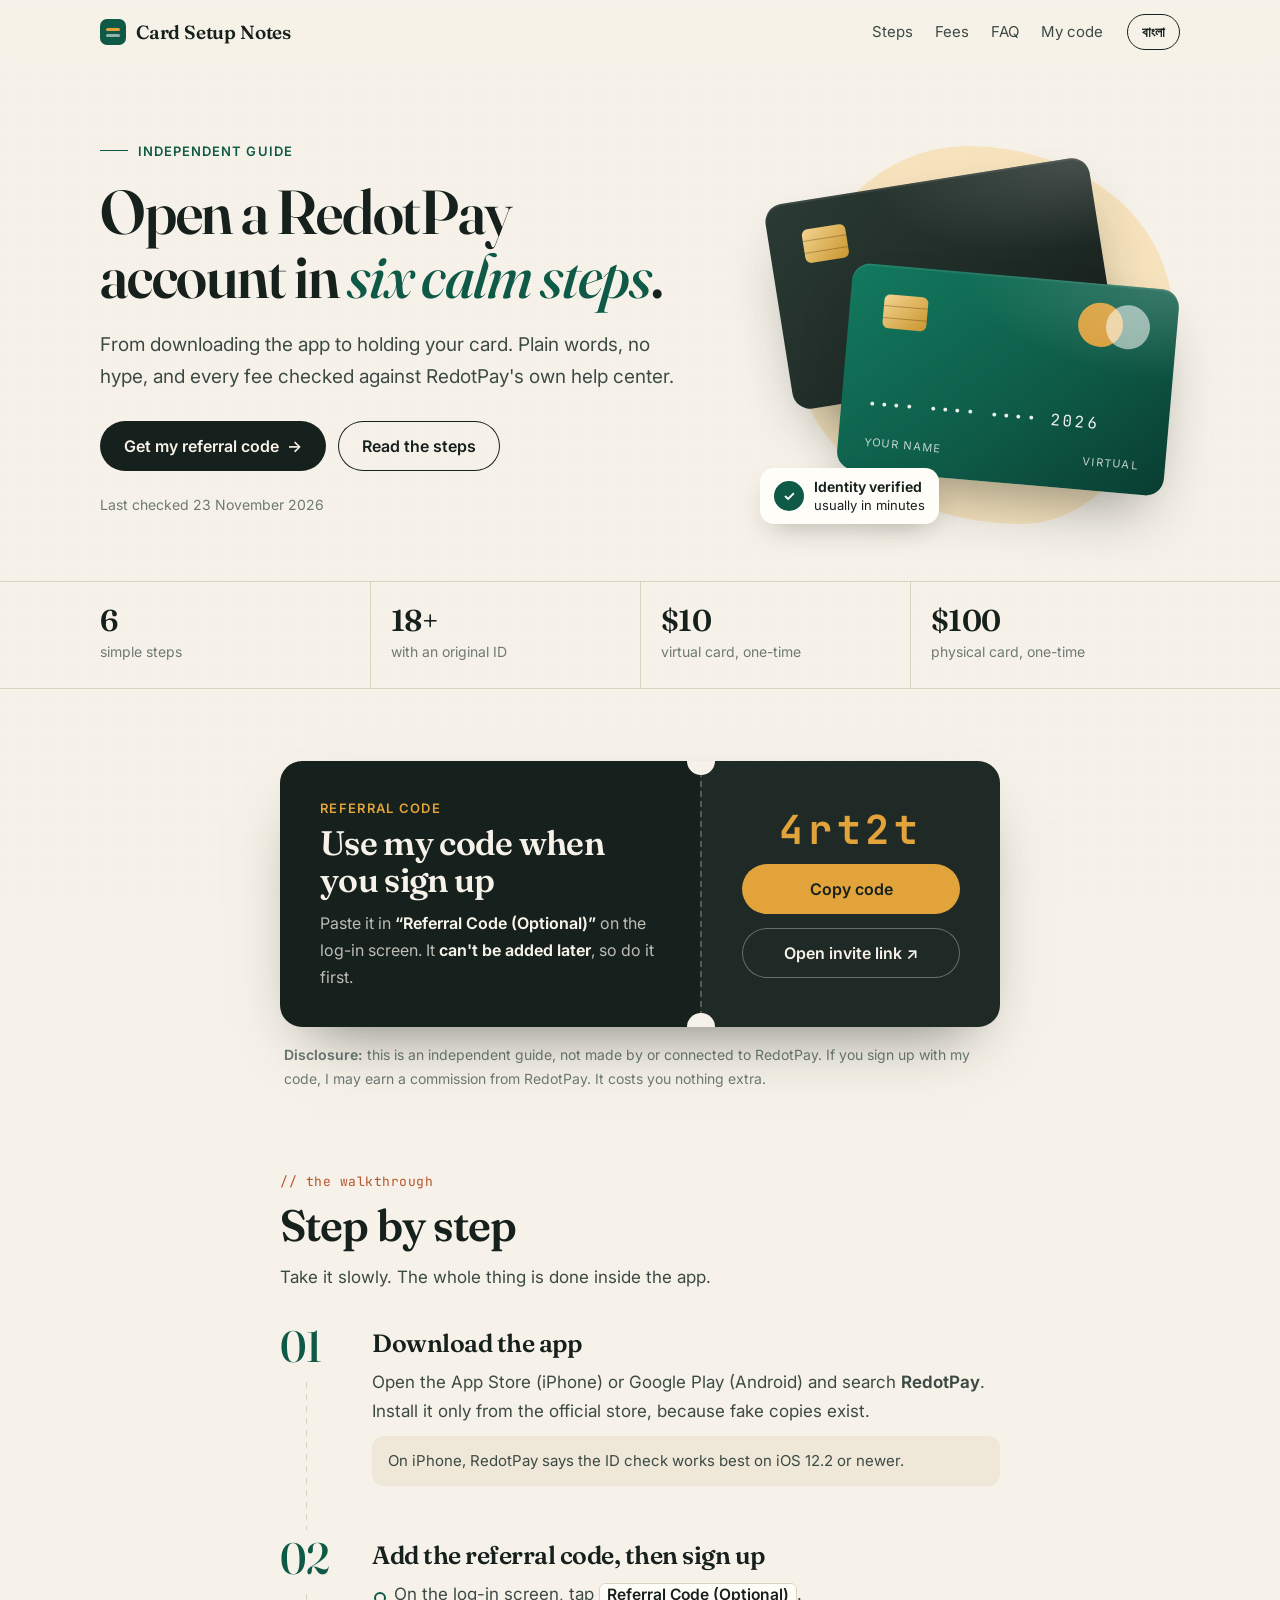
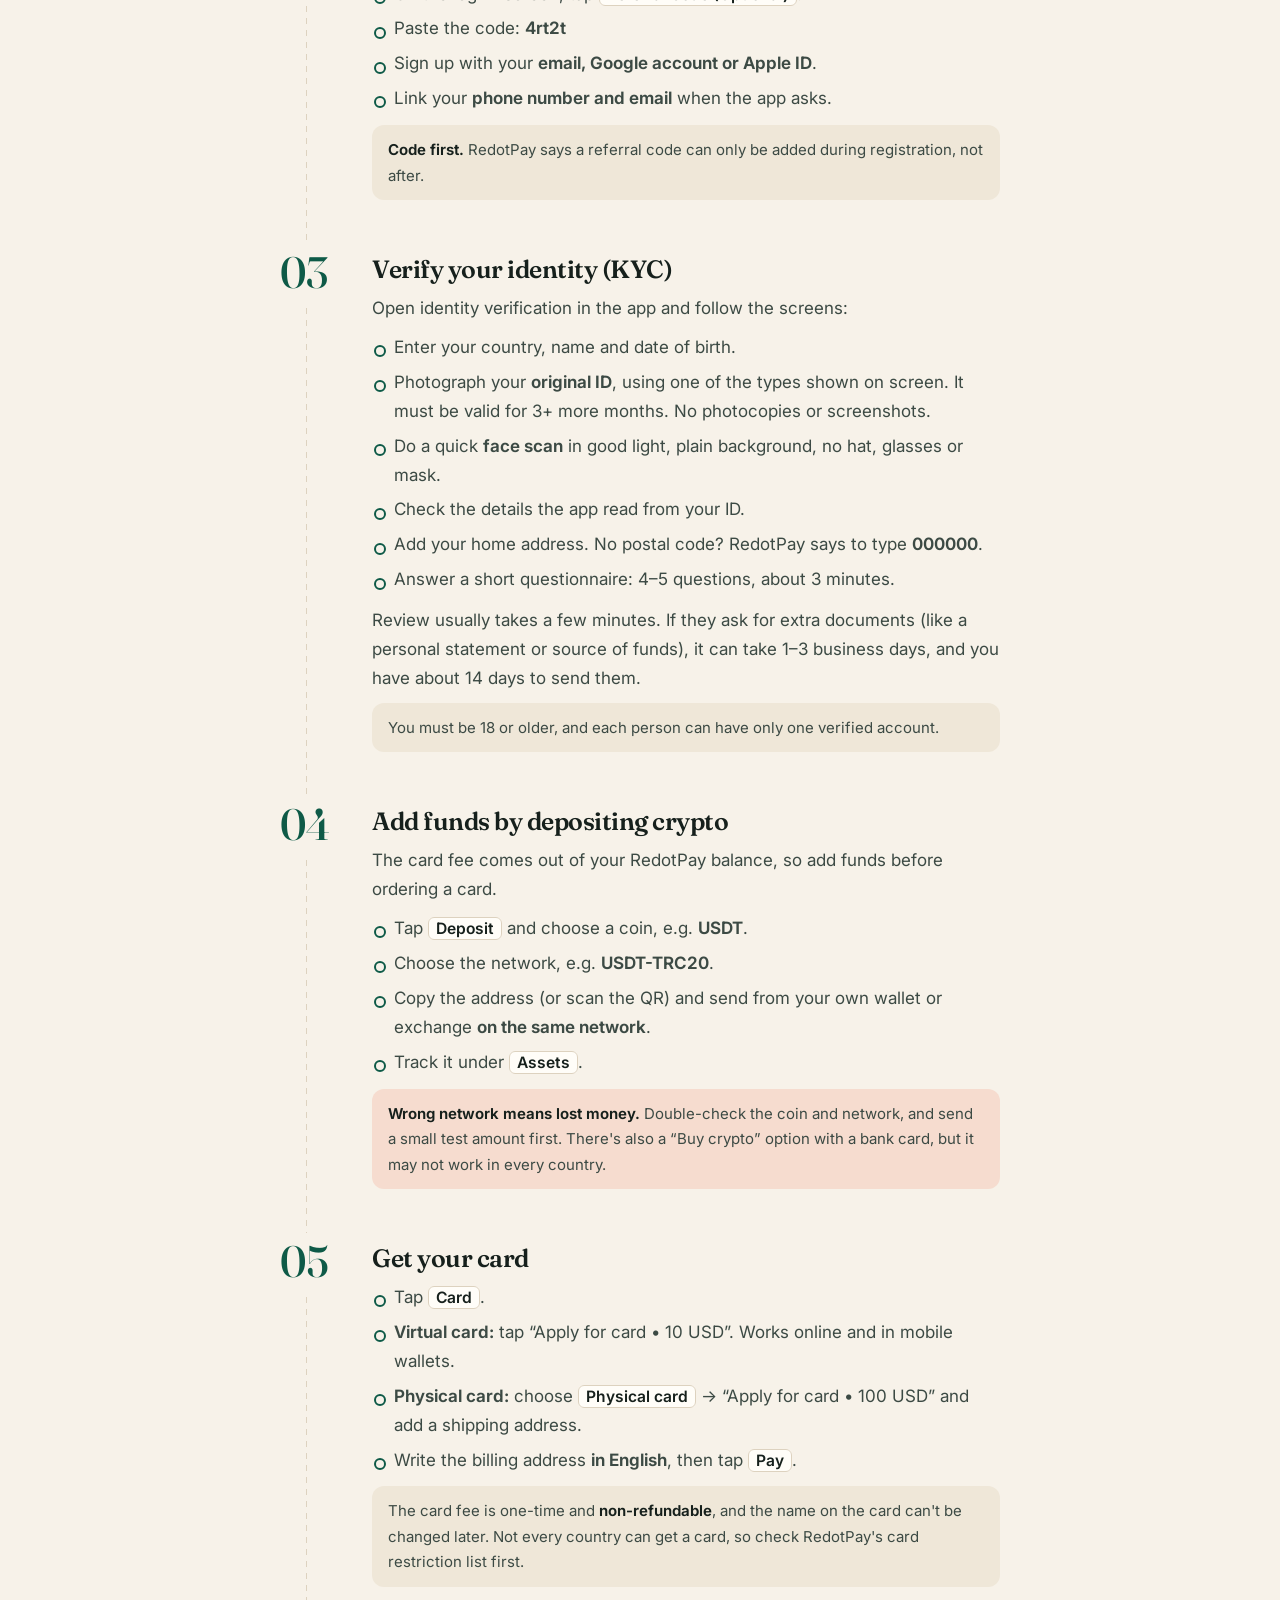
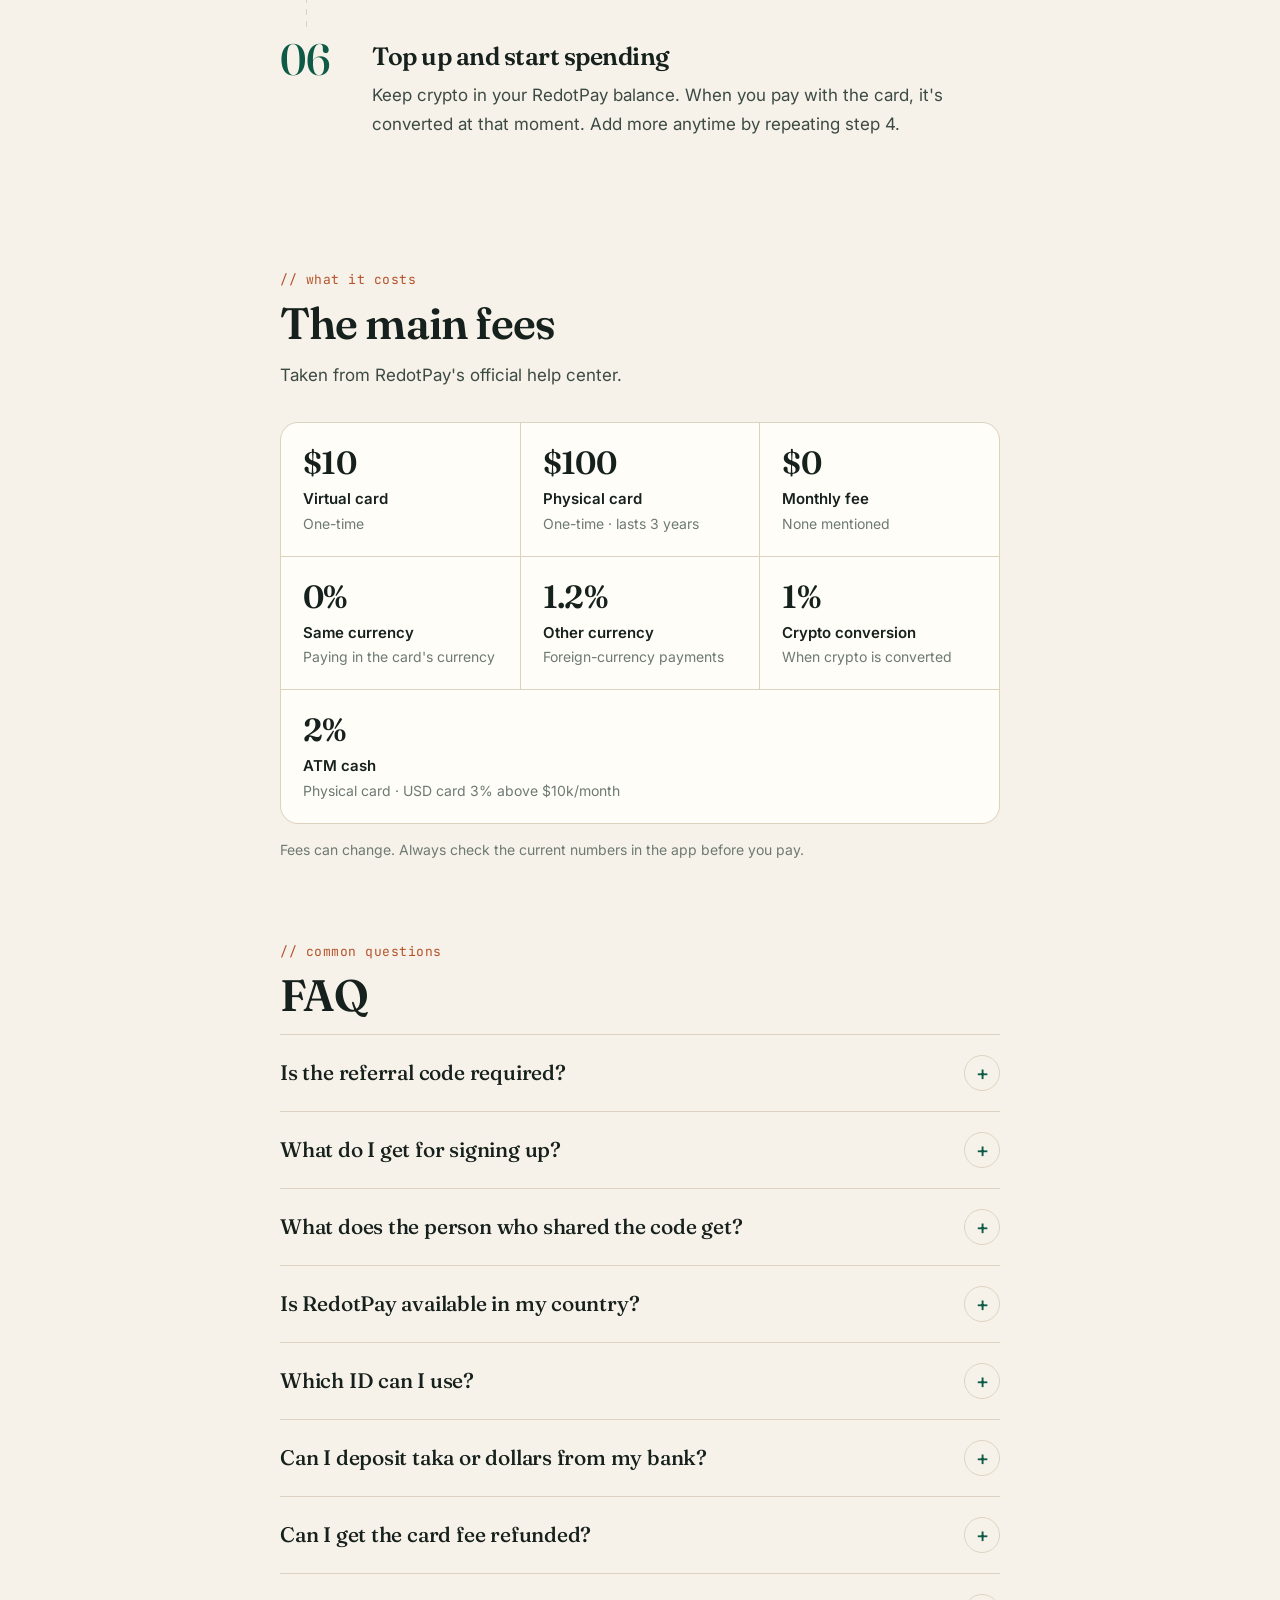
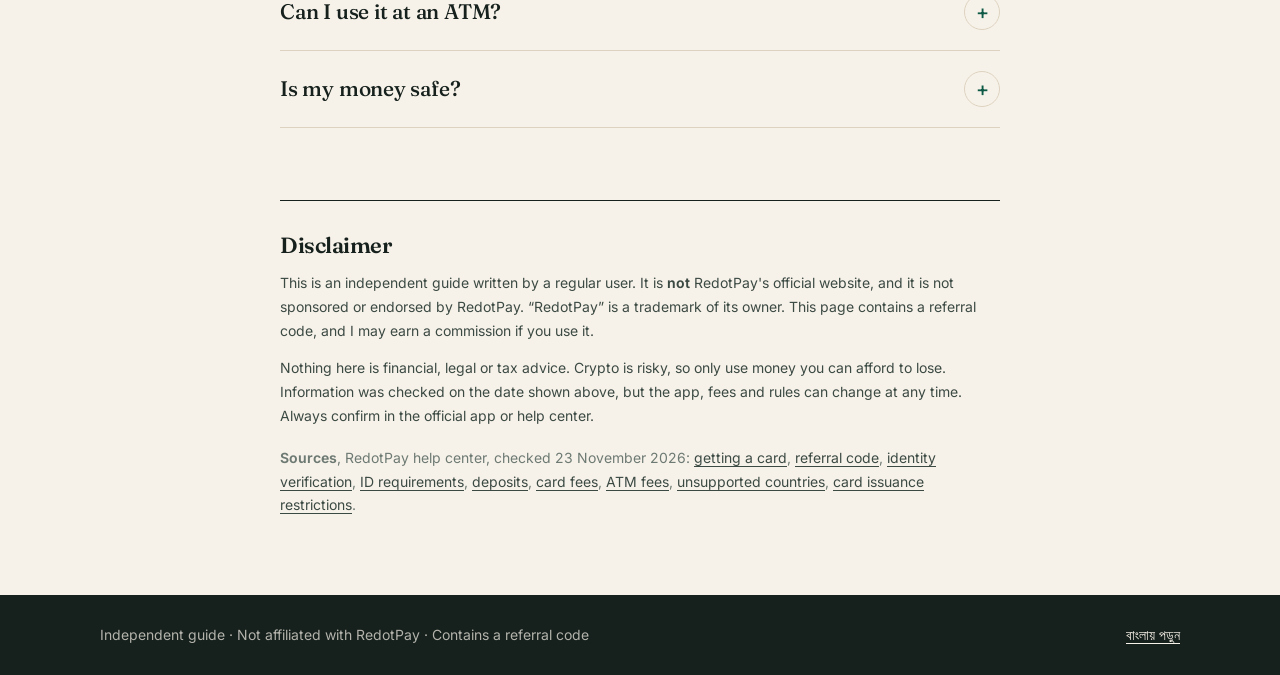
==== commit 4e1adc5f: "Remove local-rules notice Co-Authored-By: Claude Opus 5.5 <noreply@anthropic.com>" ====
--- a/index.html
+++ b/index.html
@@ -65,15 +65,6 @@
     </div>
   </div>
 
-  <div class="narrow">
-    <aside class="notice" role="note">
-      <span class="icon" aria-hidden="true">!</span>
-      <div>
-        <h3>First, check your local rules</h3>
-        <p>Crypto is banned or restricted in some countries. In <b>Bangladesh</b>, Bangladesh Bank has warned many times against using or trading cryptocurrency. RedotPay also blocks some countries. Please check what's allowed where you live. Following your local law is your responsibility.</p>
-      </div>
-    </aside>
-  </div>
 
   <section class="block" id="code">
     <div class="narrow">
@@ -212,7 +203,7 @@
         </details>
         <details>
           <summary>Is RedotPay available in my country?</summary>
-          <p>RedotPay publishes lists of blocked countries for the app and for cards (for example the United States, Mainland China and Russia). The lists change, so check the help center. Even if RedotPay allows your country, your country's rules may not allow crypto. In Bangladesh, Bangladesh Bank has warned against using it.</p>
+          <p>RedotPay publishes lists of blocked countries for the app and for cards (for example the United States, Mainland China and Russia). The lists change, so check the help center.</p>
         </details>
         <details>
           <summary>Which ID can I use?</summary>
@@ -239,7 +230,7 @@
       <div class="disclaimer" id="disclaimer">
         <h2>Disclaimer</h2>
         <p>This is an independent guide written by a regular user. It is <b>not</b> RedotPay's official website, and it is not sponsored or endorsed by RedotPay. “RedotPay” is a trademark of its owner. This page contains a referral code, and I may earn a commission if you use it.</p>
-        <p>Nothing here is financial, legal or tax advice. Crypto is risky, and its legal status differs from country to country. In some countries, including Bangladesh, the central bank restricts crypto, so check your local laws before using any crypto service. Information was checked on the date shown above, but the app, fees and rules can change at any time. Always confirm in the official app or help center.</p>
+        <p>Nothing here is financial, legal or tax advice. Crypto is risky, so only use money you can afford to lose. Information was checked on the date shown above, but the app, fees and rules can change at any time. Always confirm in the official app or help center.</p>
         <p class="sources"><b>Sources</b>, RedotPay help center, checked <span data-last-checked>23 November 2026</span>:
           <a href="https://helpcenter.redotpay.com/en/articles/11008771-how-to-get-a-redotpay-card" rel="nofollow">getting a card</a>,
           <a href="https://helpcenter.redotpay.com/en/articles/10521800-how-do-i-use-a-referral-code" rel="nofollow">referral code</a>,
